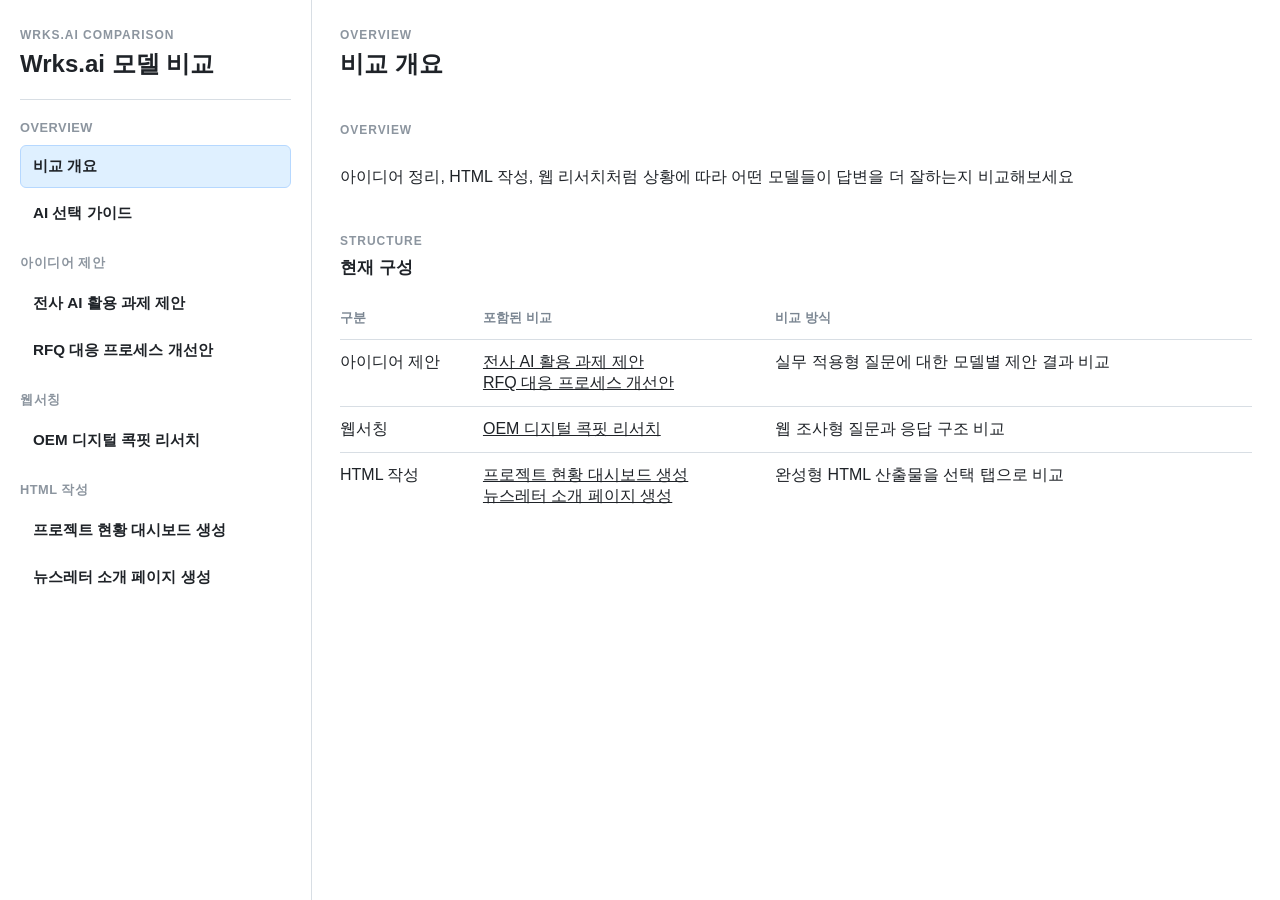
==== index.html @ 7754fbe0 "Initial commit" ====
<!doctype html>
<html lang="ko">
<head>
  <meta charset="utf-8">
  <meta name="viewport" content="width=device-width, initial-scale=1">
  <title>wrks.ai 비교 아카이브</title>
  <meta name="description" content="wrks.ai 모델 비교 결과를 과제별로 탐색하고 Markdown/HTML 산출물을 나란히 비교할 수 있는 정적 아카이브입니다.">
  <link rel="icon" href="data:,">
  <link rel="stylesheet" href="assets/styles.css">
</head>
<body>
  <div class="app-shell">
    <aside class="sidebar" aria-label="비교 내비게이션">
      <div class="sidebar__brand">
        <p class="sidebar__eyebrow">wrks.ai comparison</p>
        <h1>Wrks.ai 모델 비교</h1>
      </div>

      <nav id="navTree" class="nav-tree"></nav>


    </aside>

    <main class="main-content">
      <header class="topbar">
        <div>
          <p id="breadcrumb" class="topbar__eyebrow">Overview</p>
          <h2 id="pageTitle">비교 개요</h2>
        </div>
      </header>

      <section id="heroPanel" class="hero-panel"></section>

      <section id="queryPanel" class="content-section"></section>

      <section id="controlsPanel" class="controls-panel" hidden></section>

      <section id="workspace" class="workspace"></section>
    </main>
  </div>

  <template id="loadingTemplate">
    <div class="state-block">
      <p class="state-block__eyebrow">Loading</p>
      <p>콘텐츠를 불러오는 중입니다.</p>
    </div>
  </template>

  <script src="assets/app.js" defer></script>
</body>
</html>
---- assets/styles.css ----
:root {
  --bg: #f5f6f8;
  --panel: #ffffff;
  --panel-muted: #fbfbfc;
  --text: #1f2328;
  --muted: #59636e;
  --subtle: #8c959f;
  --border: #d8dee4;
  --border-strong: #c2c8cf;
  --accent: #0969da;
  --accent-soft: #dff0ff;
  --warning: #9a6700;
  --shadow: 0 1px 2px rgba(16, 24, 40, 0.04);
  --radius: 6px;
  --sidebar-width: 312px;
  --content-width: minmax(0, 1fr);
  --font: -apple-system, BlinkMacSystemFont, "Segoe UI", "Apple SD Gothic Neo",
    "Noto Sans KR", "Malgun Gothic", sans-serif;
}

* {
  box-sizing: border-box;
}

html {
  font-size: 16px;
}

body {
  margin: 0;
  min-height: 100vh;
  font-family: var(--font);
  color: var(--text);
  background: #ffffff;
}

a {
  color: inherit;
}

button,
select {
  font: inherit;
}

code,
pre {
  font-family: "SFMono-Regular", Consolas, "Liberation Mono", Menlo, monospace;
}

.app-shell {
  display: grid;
  grid-template-columns: var(--sidebar-width) var(--content-width);
  min-height: 100vh;
}

.sidebar {
  position: sticky;
  top: 0;
  align-self: start;
  height: 100vh;
  overflow: auto;
  border-right: 1px solid var(--border);
  background: rgba(255, 255, 255, 0.88);
  backdrop-filter: blur(14px);
  padding: 28px 20px 24px;
}

.sidebar__brand {
  padding-bottom: 20px;
  border-bottom: 1px solid var(--border);
}

.sidebar__eyebrow,
.topbar__eyebrow,
.section-label,
.state-block__eyebrow {
  margin: 0 0 8px;
  color: var(--subtle);
  font-size: 0.75rem;
  font-weight: 600;
  letter-spacing: 0.08em;
  text-transform: uppercase;
}

.sidebar__brand h1,
.topbar h2 {
  margin: 0;
  font-size: 1.5rem;
  line-height: 1.2;
}

.sidebar__summary {
  margin: 10px 0 0;
  color: var(--muted);
  font-size: 0.95rem;
  line-height: 1.5;
}

.nav-tree {
  padding: 20px 0;
}

.nav-group + .nav-group {
  margin-top: 20px;
}

.nav-group__title {
  margin: 0 0 10px;
  color: var(--subtle);
  font-size: 0.8rem;
  font-weight: 600;
  letter-spacing: 0.04em;
  text-transform: uppercase;
}

.nav-group__list {
  display: grid;
  gap: 4px;
}

.nav-link {
  display: grid;
  gap: 4px;
  padding: 10px 12px;
  border: 1px solid transparent;
  border-radius: var(--radius);
  color: inherit;
  text-decoration: none;
}

.nav-link:hover {
  border-color: var(--border);
  background: var(--panel);
}

.nav-link.is-active {
  border-color: #b6d8ff;
  background: var(--accent-soft);
}

.nav-link__title {
  font-size: 0.95rem;
  font-weight: 600;
}

.nav-link__meta {
  color: var(--muted);
  font-size: 0.82rem;
  line-height: 1.4;
}

.sidebar__note {
  margin-top: 8px;
  padding-top: 18px;
  border-top: 1px solid var(--border);
}

.sidebar__note h2 {
  margin: 0 0 10px;
  font-size: 0.95rem;
}

.sidebar__note ul {
  margin: 0;
  padding-left: 18px;
  color: var(--muted);
  line-height: 1.6;
}

.main-content {
  padding: 28px;
  min-width: 0;
}

.topbar {
  display: flex;
  justify-content: space-between;
  align-items: flex-start;
  gap: 16px;
  margin-bottom: 18px;
}

.topbar__meta {
  display: flex;
  flex-wrap: wrap;
  gap: 8px;
}

.chip {
  display: inline-flex;
  align-items: center;
  min-height: 28px;
  padding: 0 10px;
  border: 1px solid var(--border);
  border-radius: 999px;
  background: rgba(255, 255, 255, 0.78);
  color: var(--muted);
  font-size: 0.84rem;
}

.hero-panel,
.content-section,
.controls-panel,
.workspace > section,
.workspace > article {
  background: rgba(255, 255, 255, 0.88);
  border: 1px solid var(--border);
  border-radius: var(--radius);
  box-shadow: var(--shadow);
}

.hero-panel,
.content-section,
.controls-panel {
  padding: 20px;
}

.hero-panel {
  margin-bottom: 16px;
}

.hero-panel__lead {
  margin: 0;
  color: var(--muted);
  line-height: 1.7;
}

.hero-panel__grid {
  display: grid;
  grid-template-columns: repeat(3, minmax(0, 1fr));
  gap: 12px;
  margin-top: 16px;
}

.guide-callout {
  margin-top: 16px;
  padding: 14px 16px;
  border-left: 3px solid var(--accent);
  background: #f6f8fa;
  color: var(--text);
  line-height: 1.6;
}

.hero-panel__metric {
  padding: 14px;
  border: 1px solid var(--border);
  border-radius: var(--radius);
  background: var(--panel-muted);
}

.hero-panel__metric strong {
  display: block;
  font-size: 1rem;
}

.hero-panel__metric span {
  display: block;
  margin-top: 6px;
  color: var(--muted);
  font-size: 0.88rem;
  line-height: 1.5;
}

.controls-panel {
  display: block;
  position: sticky;
  top: 8px;
  z-index: 20;
  margin-bottom: 0;
  padding-top: 6px;
  border: 0;
  background: #ffffff;
  box-shadow: none;
}

.controls-panel::before {
  content: "";
  position: absolute;
  top: -10px;
  left: 0;
  right: 0;
  height: 10px;
  background: #ffffff;
}

.content-section {
  margin-bottom: 16px;
}

.content-section--query {
  position: relative;
  padding: 20px 22px 18px;
  background:
    linear-gradient(180deg, rgba(255, 252, 234, 0.98) 0%, rgba(255, 248, 213, 0.98) 100%);
  border: 0;
  border-radius: 0;
  box-shadow: 0 1px 2px rgba(16, 24, 40, 0.04);
}

.content-section--query .markdown-body {
  line-height: 1.45;
}

.content-section--query .markdown-body p,
.content-section--query .markdown-body ul,
.content-section--query .markdown-body ol {
  margin: 0 0 0.45rem;
}

.query-note__pin {
  position: absolute;
  top: 12px;
  right: 16px;
  width: 12px;
  height: 12px;
  border: 2px solid rgba(124, 90, 0, 0.1);
  border-radius: 999px;
  background: rgba(255, 255, 255, 0.7);
}

.content-section__header {
  display: flex;
  justify-content: space-between;
  align-items: flex-start;
  gap: 16px;
  margin-bottom: 14px;
}

.content-section__title {
  margin: 0;
  font-size: 1.05rem;
}

.content-section__meta {
  display: flex;
  flex-wrap: wrap;
  gap: 8px;
}

.content-section__body > :first-child {
  margin-top: 0;
}

.workspace {
  min-width: 0;
}

.workspace--tabbed {
  margin-top: 0;
}

.workspace--overview .content-section {
  margin-bottom: 12px;
  padding: 0;
  border: 0;
  border-radius: 0;
  background: transparent;
  box-shadow: none;
}

.workspace--overview > .overview-grid {
  border: 0;
  background: transparent;
  box-shadow: none;
}

.workspace--overview .content-section__header {
  margin-bottom: 10px;
  padding-bottom: 8px;
  border-bottom: 0;
}

.workspace--overview .content-section__body {
  padding: 0;
}

.workspace--overview .table-wrap {
  border: 0;
}

.workspace--overview .meta-table th,
.workspace--overview .meta-table td {
  padding-left: 0;
  padding-right: 0;
  border-bottom: 1px solid var(--border);
}

.workspace--overview .meta-table th {
  color: #7b8692;
}

.workspace--overview .meta-table tbody tr:last-child td {
  border-bottom: 0;
}

.model-tabs {
  display: flex;
  flex-wrap: wrap;
  gap: 0;
  align-items: center;
  padding-left: 6px;
  border-bottom: 1px solid var(--border);
}

.model-tab {
  position: relative;
  min-height: 40px;
  margin: 0 4px -1px 0;
  padding: 0 16px;
  border: 1px solid transparent;
  border-bottom: 0;
  border-radius: 0;
  background: transparent;
  color: var(--muted);
  font-weight: 600;
  cursor: pointer;
  transition: border-color 120ms ease, background-color 120ms ease, color 120ms ease, box-shadow 120ms ease;
}

.model-tab:hover {
  background: rgba(255, 255, 255, 0.48);
  color: var(--text);
}

.model-tab[data-model="gpt"].is-active {
  border-color: #20a474;
  background: #20a474;
  color: #ffffff;
  box-shadow: none;
}

.model-tab[data-model="claude"].is-active {
  border-color: #f59e0b;
  background: #f59e0b;
  color: #ffffff;
  box-shadow: none;
}

.model-tab[data-model="gemini"].is-active {
  border-color: #3b82f6;
  background: #3b82f6;
  color: #ffffff;
  box-shadow: none;
}

.workspace-grid {
  display: grid;
  gap: 16px;
}

.workspace--tabbed .workspace-grid {
  gap: 0;
  margin-top: -1px;
}

.workspace-grid[data-columns="1"] {
  grid-template-columns: 1fr;
}

.workspace-grid[data-columns="2"] {
  grid-template-columns: repeat(2, minmax(0, 1fr));
}

.workspace-grid[data-columns="3"] {
  grid-template-columns: repeat(3, minmax(0, 1fr));
}

.compare-panel {
  min-width: 0;
  border-top: 0;
  border-radius: 0;
}

.compare-panel--gpt {
  box-shadow: inset 0 2px 0 rgba(32, 164, 116, 0.22);
}

.compare-panel--claude {
  box-shadow: inset 0 2px 0 rgba(245, 158, 11, 0.22);
}

.compare-panel--gemini {
  box-shadow: inset 0 2px 0 rgba(59, 130, 246, 0.22);
}

.compare-panel__body {
  padding: 20px;
  min-width: 0;
}

.ghost-link {
  display: inline-flex;
  align-items: center;
  min-height: 32px;
  padding: 0 10px;
  border: 1px solid var(--border);
  border-radius: 4px;
  background: var(--panel);
  color: var(--muted);
  text-decoration: none;
}

.ghost-link:hover {
  border-color: var(--border-strong);
  color: var(--text);
}

.markdown-body,
.source-view {
  max-width: none;
  min-width: 0;
}

.markdown-body {
  color: var(--text);
  line-height: 1.7;
  overflow-wrap: anywhere;
}

.markdown-body h1,
.markdown-body h2,
.markdown-body h3,
.markdown-body h4,
.markdown-body h5,
.markdown-body h6 {
  margin: 1.5em 0 0.6em;
  line-height: 1.3;
}

.markdown-body h1 {
  font-size: 1.5rem;
}

.markdown-body h2 {
  padding-bottom: 0.35rem;
  border-bottom: 1px solid var(--border);
  font-size: 1.25rem;
}

.markdown-body h3 {
  font-size: 1.08rem;
}

.markdown-body p,
.markdown-body ul,
.markdown-body ol,
.markdown-body table,
.markdown-body blockquote,
.markdown-body pre {
  margin: 0 0 1rem;
}

.markdown-body ul,
.markdown-body ol {
  padding-left: 1.4rem;
}

.markdown-body li + li {
  margin-top: 0.25rem;
}

.markdown-body hr {
  border: 0;
  border-top: 1px solid var(--border);
  margin: 1.5rem 0;
}

.markdown-body blockquote {
  margin-left: 0;
  padding: 0 0 0 1rem;
  border-left: 3px solid var(--border-strong);
  color: var(--muted);
}

.markdown-body table {
  width: 100%;
  border-collapse: collapse;
  display: block;
  overflow-x: auto;
}

.markdown-body th,
.markdown-body td {
  padding: 9px 10px;
  border: 1px solid var(--border);
  vertical-align: top;
  text-align: left;
}

.markdown-body thead th {
  background: var(--panel-muted);
  font-weight: 600;
}

.markdown-body pre,
.source-view pre {
  overflow: auto;
  padding: 14px;
  border: 1px solid var(--border);
  border-radius: var(--radius);
  background: #f6f8fa;
  line-height: 1.5;
}

.markdown-body code {
  padding: 0.15em 0.35em;
  border-radius: 4px;
  background: rgba(175, 184, 193, 0.2);
  font-size: 0.92em;
}

.markdown-body pre code,
.source-view pre code {
  padding: 0;
  background: transparent;
}

.markdown-body img {
  display: block;
  max-width: 100%;
  height: auto;
  margin: 0.75rem 0;
  border: 1px solid var(--border);
  border-radius: var(--radius);
}

.source-view {
  display: none;
}

.source-view.is-visible,
.render-view.is-visible,
.preview-view.is-visible {
  display: block;
}

.render-view,
.preview-view {
  display: none;
}

.preview-frame {
  width: 100%;
  min-height: 720px;
  border: 1px solid var(--border);
  border-radius: var(--radius);
  background: #fff;
}

.source-disclosure {
  margin-top: 14px;
}

.source-disclosure summary {
  cursor: pointer;
  color: var(--muted);
  font-weight: 600;
}

.overview-grid {
  display: grid;
  gap: 16px;
}

.guide-grid {
  display: grid;
  gap: 16px;
}

.workspace--insights .content-section {
  padding: 24px 26px;
}

.workspace--insights > .guide-grid {
  border: 0;
  background: transparent;
  box-shadow: none;
}

.workspace--insights .content-section__header {
  margin-bottom: 18px;
}

.workspace--insights .table-wrap {
  margin-top: 6px;
}

.workspace--insights .guide-notes,
.workspace--insights .guide-decision {
  margin-top: 6px;
}

.guide-table td:nth-child(1) {
  width: 28%;
  font-weight: 600;
}

.guide-table td:nth-child(2) {
  width: 18%;
}

.model-pill {
  display: inline-flex;
  align-items: center;
  min-height: 28px;
  padding: 0 10px;
  border: 1px solid var(--border);
  border-radius: 999px;
  background: #fff;
  font-size: 0.82rem;
  font-weight: 700;
  white-space: nowrap;
}

.model-pill--gpt {
  border-color: rgba(32, 164, 116, 0.24);
  color: #0f6b4d;
  background: rgba(32, 164, 116, 0.08);
}

.model-pill--claude {
  border-color: rgba(245, 158, 11, 0.24);
  color: #9a4f00;
  background: rgba(245, 158, 11, 0.1);
}

.model-pill--gemini {
  border-color: rgba(59, 130, 246, 0.24);
  color: #1d4ed8;
  background: rgba(59, 130, 246, 0.1);
}

.guide-notes {
  display: grid;
  gap: 10px;
}

.guide-note {
  padding: 14px 16px;
  border: 1px solid var(--border);
  background: var(--panel-muted);
}

.guide-note__header {
  display: flex;
  align-items: center;
  gap: 10px;
  margin-bottom: 8px;
}

.guide-note__header strong {
  font-size: 0.95rem;
}

.guide-note p {
  margin: 0;
  color: var(--muted);
  line-height: 1.6;
}

.guide-decision {
  display: grid;
  gap: 10px;
}

.guide-step {
  display: grid;
  grid-template-columns: 28px minmax(0, 1fr);
  gap: 12px;
  align-items: flex-start;
  padding: 10px 0;
  border-top: 1px solid var(--border);
}

.guide-step:first-child {
  border-top: 0;
  padding-top: 0;
}

.guide-step__index {
  display: inline-flex;
  align-items: center;
  justify-content: center;
  width: 28px;
  height: 28px;
  border: 1px solid var(--border);
  border-radius: 999px;
  color: var(--muted);
  font-size: 0.82rem;
  font-weight: 700;
}

.guide-step p {
  margin: 2px 0 0;
  line-height: 1.6;
}

.guide-footnote {
  margin: 16px 0 0;
  color: var(--muted);
  font-size: 0.88rem;
  line-height: 1.6;
}

.overview-list {
  display: grid;
  gap: 10px;
}

.overview-item {
  display: grid;
  gap: 8px;
  padding: 16px;
  border: 1px solid var(--border);
  border-radius: var(--radius);
  background: var(--panel-muted);
}

.overview-item__header {
  display: flex;
  justify-content: space-between;
  align-items: flex-start;
  gap: 12px;
}

.overview-item__title {
  margin: 0;
  font-size: 1rem;
}

.overview-item__desc {
  margin: 0;
  color: var(--muted);
  line-height: 1.6;
}

.overview-item__footer {
  display: flex;
  flex-wrap: wrap;
  gap: 8px;
}

.table-wrap {
  overflow-x: auto;
}

.meta-table {
  width: 100%;
  border-collapse: collapse;
}

.meta-table th,
.meta-table td {
  padding: 12px 10px;
  border-bottom: 1px solid var(--border);
  text-align: left;
  vertical-align: top;
}

.meta-table th {
  color: var(--subtle);
  font-size: 0.82rem;
  font-weight: 600;
  text-transform: uppercase;
}

.state-block {
  padding: 28px;
  text-align: center;
  color: var(--muted);
}

@media (max-width: 1200px) {
  .workspace-grid[data-columns="3"] {
    grid-template-columns: 1fr;
  }
}

@media (max-width: 960px) {
  .app-shell {
    grid-template-columns: 1fr;
  }

  .sidebar {
    position: static;
    height: auto;
    border-right: 0;
    border-bottom: 1px solid var(--border);
  }

  .main-content {
    padding: 20px;
  }

  .hero-panel__grid,
  .workspace-grid[data-columns="2"] {
    grid-template-columns: 1fr;
  }
}

@media (max-width: 640px) {
  .main-content,
  .sidebar {
    padding: 16px;
  }

  .topbar,
  .content-section__header,
  .overview-item__header {
    flex-direction: column;
  }

  .preview-frame {
    min-height: 560px;
  }

  .guide-note__header {
    flex-direction: column;
    align-items: flex-start;
  }
}
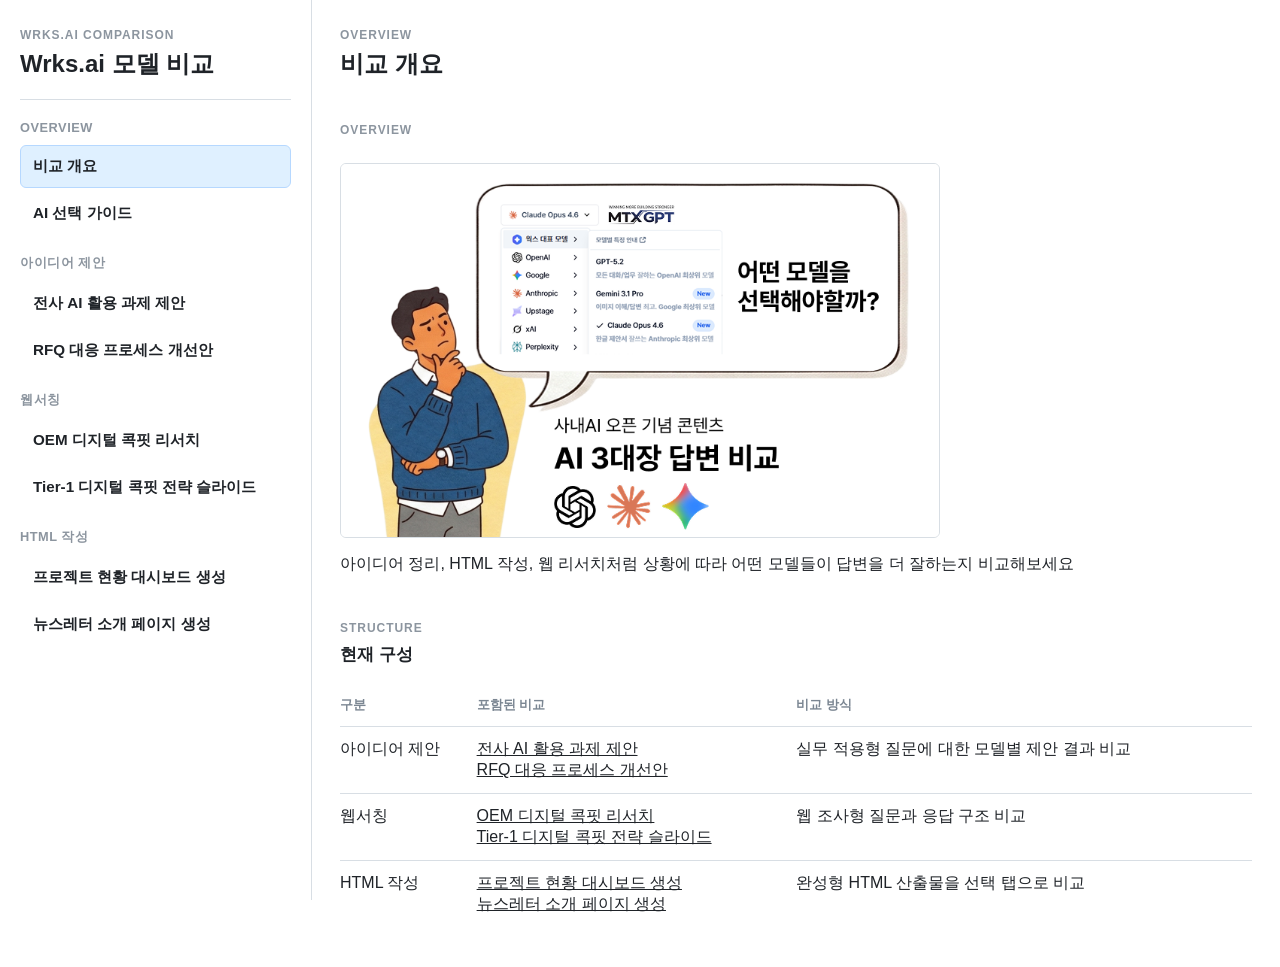
==== commit ec8a1e93: "Update overview intro and add websearch2 comparison" ====
--- a/index.html
+++ b/index.html
@@ -6,7 +6,13 @@
   <title>wrks.ai 비교 아카이브</title>
   <meta name="description" content="wrks.ai 모델 비교 결과를 과제별로 탐색하고 Markdown/HTML 산출물을 나란히 비교할 수 있는 정적 아카이브입니다.">
   <link rel="icon" href="data:,">
-  <link rel="stylesheet" href="assets/styles.css">
+  <script>
+    (function () {
+      const isLocalhost = location.hostname === "127.0.0.1" || location.hostname === "localhost";
+      const assetSuffix = isLocalhost ? "?v=" + Date.now() : "";
+      document.write('<link rel="stylesheet" href="assets/styles.css' + assetSuffix + '">');
+    }());
+  </script>
 </head>
 <body>
   <div class="app-shell">
@@ -46,6 +52,12 @@
     </div>
   </template>
 
-  <script src="assets/app.js" defer></script>
+  <script>
+    (function () {
+      const isLocalhost = location.hostname === "127.0.0.1" || location.hostname === "localhost";
+      const assetSuffix = isLocalhost ? "?v=" + Date.now() : "";
+      document.write('<script src="assets/app.js' + assetSuffix + '" defer><\/script>');
+    }());
+  </script>
 </body>
 </html>
--- a/assets/styles.css
+++ b/assets/styles.css
@@ -394,13 +394,20 @@
   border-bottom: 0;
 }
 
+.controls-row {
+  display: flex;
+  align-items: flex-end;
+  gap: 14px;
+  border-bottom: 1px solid var(--border);
+}
+
 .model-tabs {
   display: flex;
   flex-wrap: wrap;
   gap: 0;
   align-items: center;
+  flex: 1;
   padding-left: 6px;
-  border-bottom: 1px solid var(--border);
 }
 
 .model-tab {
@@ -489,6 +496,67 @@
   min-width: 0;
 }
 
+.compare-panel__label {
+  display: none;
+  padding: 10px 14px;
+  border-bottom: 1px solid var(--border);
+  font-size: 0.82rem;
+  font-weight: 700;
+  letter-spacing: 0.03em;
+  text-transform: uppercase;
+}
+
+.workspace-grid--compare-all {
+  align-items: stretch;
+  column-gap: 14px;
+}
+
+.workspace-grid--compare-all .compare-panel {
+  display: flex;
+  min-height: calc(100vh - 210px);
+  flex-direction: column;
+  overflow: hidden;
+  border: 1px solid var(--border);
+  background: #fff;
+}
+
+.workspace-grid--compare-all .compare-panel__label {
+  display: block;
+}
+
+.workspace-grid--compare-all .compare-panel__body {
+  flex: 1;
+  overflow: auto;
+  scrollbar-gutter: stable;
+}
+
+.workspace-grid--compare-all .compare-panel__body--html {
+  display: flex;
+  flex-direction: column;
+}
+
+.workspace-grid--compare-all .preview-frame {
+  min-height: calc(100vh - 320px);
+}
+
+.compare-toggle {
+  min-height: 40px;
+  margin: 0 0 -1px auto;
+  padding: 0 14px;
+  border: 1px solid transparent;
+  border-bottom: 0;
+  border-radius: 0;
+  background: transparent;
+  color: var(--muted);
+  font-weight: 600;
+  cursor: pointer;
+}
+
+.compare-toggle:hover {
+  background: rgba(255, 255, 255, 0.48);
+  color: var(--text);
+}
+
 .ghost-link {
   display: inline-flex;
   align-items: center;
@@ -663,6 +731,13 @@
   gap: 16px;
 }
 
+.overview-intro-image {
+  display: block;
+  width: min(100%, 600px);
+  max-width: 600px;
+  margin: 0 0 14px;
+}
+
 .guide-grid {
   display: grid;
   gap: 16px;
@@ -875,6 +950,18 @@
   .workspace-grid[data-columns="3"] {
     grid-template-columns: 1fr;
   }
+
+  .workspace-grid--compare-all .compare-panel {
+    min-height: auto;
+  }
+
+  .workspace-grid--compare-all .compare-panel__body {
+    overflow: visible;
+  }
+
+  .workspace-grid--compare-all .preview-frame {
+    min-height: 560px;
+  }
 }
 
 @media (max-width: 960px) {
@@ -906,11 +993,16 @@
   }
 
   .topbar,
+  .controls-row,
   .content-section__header,
   .overview-item__header {
     flex-direction: column;
   }
 
+  .compare-toggle {
+    margin-left: 0;
+  }
+
   .preview-frame {
     min-height: 560px;
   }
